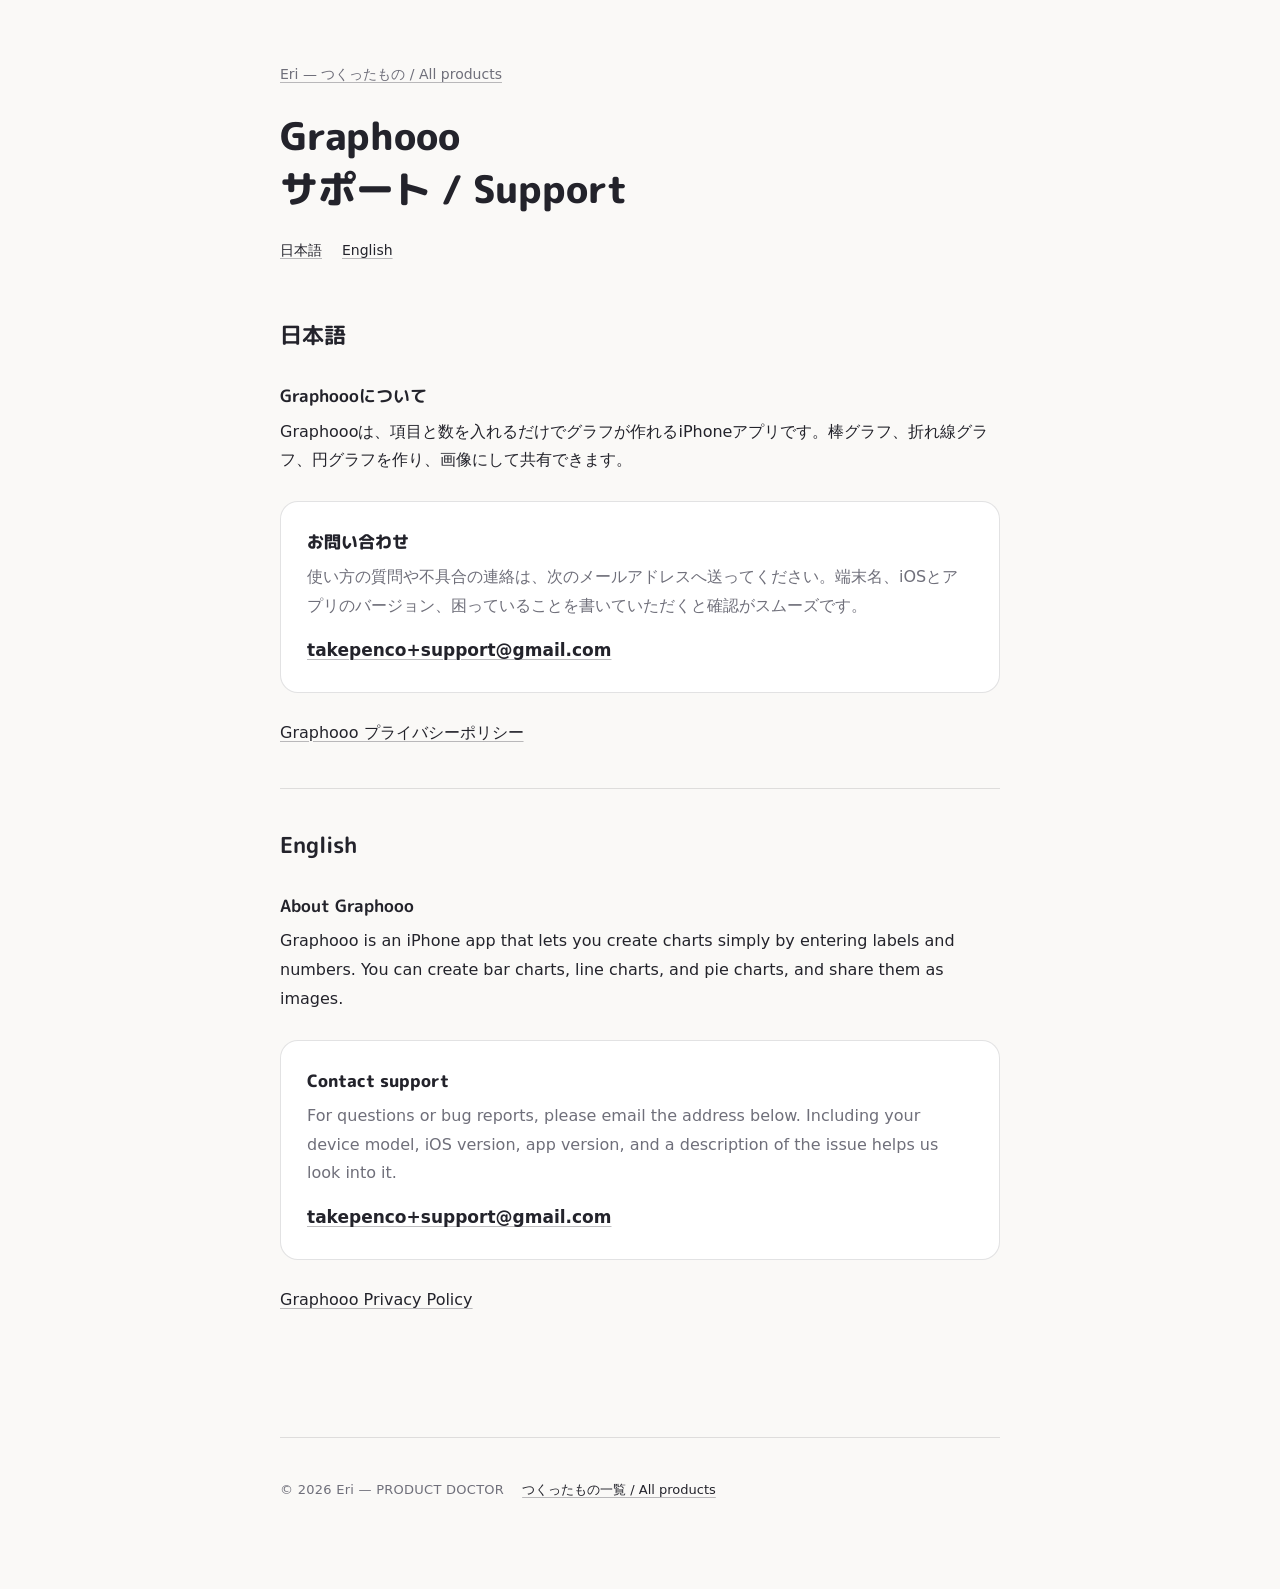
==== graphooo/index.html @ c6c9065b "Add bilingual Graphooo support and privacy pages" ====
<!doctype html>
<html lang="ja">
<head>
  <meta charset="utf-8">
  <meta name="viewport" content="width=device-width, initial-scale=1">
  <meta name="theme-color" content="#faf9f7">
  <title>Graphooo サポート / Support — Eri</title>
  <meta name="description" content="iPhoneアプリGraphoooの紹介とお問い合わせ先。Support and contact information for Graphooo for iPhone.">
  <link rel="canonical" href="https://eriaidesign.github.io/graphooo/">
  <link rel="preconnect" href="https://fonts.googleapis.com">
  <link rel="preconnect" href="https://fonts.gstatic.com" crossorigin>
  <link href="https://fonts.googleapis.com/css2?family=M+PLUS+Rounded+1c:wght@700;800&amp;display=swap" rel="stylesheet">
  <link rel="stylesheet" href="../styles.css?v=20261016-1">
</head>
<body class="subpage">
  <a class="skip-link" href="#main">本文へ移動 / Skip to content</a>

  <header class="wrap page-header">
    <a class="back-link" href="../">Eri — つくったもの / All products</a>
    <h1>Graphooo<br>サポート / <span lang="en">Support</span></h1>
    <nav class="language-nav" aria-label="言語 / Language">
      <a href="#ja" lang="ja">日本語</a>
      <a href="#en" lang="en">English</a>
    </nav>
  </header>

  <main class="wrap legal bilingual-content" id="main">
    <section class="language-section" id="ja" lang="ja" aria-labelledby="ja-title">
      <h2 class="language-title" id="ja-title">日本語</h2>
      <h3>Graphoooについて</h3>
      <p>Graphoooは、項目と数を入れるだけでグラフが作れるiPhoneアプリです。棒グラフ、折れ線グラフ、円グラフを作り、画像にして共有できます。</p>

      <div class="contact">
        <h3>お問い合わせ</h3>
        <p>使い方の質問や不具合の連絡は、次のメールアドレスへ送ってください。端末名、iOSとアプリのバージョン、困っていることを書いていただくと確認がスムーズです。</p>
        <a class="mail" href="mailto:takepenco+support@gmail.com?subject=Graphooo%20%E3%82%B5%E3%83%9D%E3%83%BC%E3%83%88">takepenco+support@gmail.com</a>
      </div>

      <p><a href="privacy/#ja">Graphooo プライバシーポリシー</a></p>
    </section>

    <section class="language-section" id="en" lang="en" aria-labelledby="en-title">
      <h2 class="language-title" id="en-title">English</h2>
      <h3>About Graphooo</h3>
      <p>Graphooo is an iPhone app that lets you create charts simply by entering labels and numbers. You can create bar charts, line charts, and pie charts, and share them as images.</p>

      <div class="contact">
        <h3>Contact support</h3>
        <p>For questions or bug reports, please email the address below. Including your device model, iOS version, app version, and a description of the issue helps us look into it.</p>
        <a class="mail" href="mailto:takepenco+support@gmail.com?subject=Graphooo%20Support">takepenco+support@gmail.com</a>
      </div>

      <p><a href="privacy/#en">Graphooo Privacy Policy</a></p>
    </section>
  </main>

  <footer class="wrap">
    <p class="sig">© 2026 Eri <span aria-hidden="true">—</span> PRODUCT DOCTOR</p>
    <p><a href="../">つくったもの一覧 / All products</a></p>
  </footer>
</body>
</html>
---- styles.css ----
:root {
  --paper: #faf9f7;
  --card: #ffffff;
  --ink: #23232b;
  --dim: #6f6f7a;
  --line: rgba(35, 35, 43, 0.13);
  --line-strong: rgba(35, 35, 43, 0.3);
  --strike: rgba(35, 35, 43, 0.42);
  --max-width: 720px;
  --display: "M PLUS Rounded 1c", ui-rounded, system-ui, sans-serif;
  --body: system-ui, -apple-system, "Hiragino Sans", "Noto Sans JP", "Yu Gothic", sans-serif;
}

*,
*::before,
*::after {
  box-sizing: border-box;
}

* {
  margin: 0;
  padding: 0;
}

html {
  scroll-behavior: smooth;
}

body {
  background: var(--paper);
  color: var(--ink);
  font-family: var(--body);
  line-height: 1.8;
  -webkit-font-smoothing: antialiased;
}

.wrap {
  width: min(100% - 44px, var(--max-width));
  margin-inline: auto;
}

a {
  color: var(--ink);
  text-decoration: underline;
  text-decoration-color: var(--line-strong);
  text-decoration-thickness: 1px;
  text-underline-offset: 3px;
}

a:hover {
  text-decoration-color: var(--ink);
}

:focus-visible {
  border-radius: 4px;
  outline: 2px solid var(--ink);
  outline-offset: 3px;
}

.skip-link {
  position: fixed;
  z-index: 10;
  top: 12px;
  left: 12px;
  padding: 7px 12px;
  border-radius: 8px;
  background: var(--ink);
  color: var(--paper);
  font-size: 13px;
  transform: translateY(-180%);
}

.skip-link:focus {
  transform: translateY(0);
}

.hero {
  padding-block: 84px 34px;
}

h1,
h2,
.name,
.contact h3 {
  font-family: var(--display);
}

h1 {
  margin-bottom: 16px;
  font-size: clamp(29px, 5.6vw, 42px);
  font-weight: 800;
  letter-spacing: -0.005em;
  line-height: 1.4;
}

h1 .u {
  position: relative;
  display: inline-block;
  white-space: nowrap;
}

h1 .u::after {
  position: absolute;
  top: 57%;
  left: -0.04em;
  width: calc(100% + 0.08em);
  height: 4px;
  border-radius: 3px;
  background: var(--strike);
  content: "";
  transform: scaleX(0);
  transform-origin: left center;
  transition: transform 0.62s cubic-bezier(0.2, 0.9, 0.3, 1) 0.5s;
}

body.ready h1 .u::after {
  transform: scaleX(1);
}

.lede {
  max-width: 33em;
  color: var(--dim);
  font-size: 15px;
}

section {
  padding-block: 34px;
}

h2 {
  display: flex;
  align-items: center;
  gap: 12px;
  margin-bottom: 10px;
  color: var(--dim);
  font-size: 12px;
  font-weight: 700;
  letter-spacing: 0.16em;
}

h2::after {
  flex: 1;
  height: 1px;
  background: var(--line);
  content: "";
}

.product {
  display: grid;
  grid-template-columns: 52px 1fr;
  column-gap: 16px;
  padding-block: 26px;
  border-top: 1px solid var(--line);
}

.product-section .product:last-child {
  border-bottom: 1px solid var(--line);
}

.icon {
  position: relative;
  display: flex;
  align-items: center;
  justify-content: center;
  width: 52px;
  height: 52px;
  margin-top: 22px;
  overflow: hidden;
  border: 1px solid var(--line);
  border-radius: 14px;
  background: var(--card);
  color: var(--line-strong);
  font-family: var(--display);
  font-size: 19px;
  font-weight: 800;
}

.icon img {
  position: absolute;
  inset: 0;
  width: 100%;
  height: 100%;
  object-fit: cover;
}

.symptom {
  position: relative;
  display: inline-block;
  margin-bottom: 8px;
  color: var(--dim);
  font-size: 14px;
}

.symptom::after {
  position: absolute;
  top: 53%;
  left: 0;
  width: 100%;
  height: 2px;
  border-radius: 2px;
  background: var(--strike);
  content: "";
  transform: scaleX(0);
  transform-origin: left center;
  transition: transform 0.5s cubic-bezier(0.2, 0.9, 0.3, 1);
}

.product.seen .symptom::after {
  transform: scaleX(1);
}

.upcoming .product.seen .symptom::after {
  transform: scaleX(0.4);
}

.upcoming .symptom::after {
  opacity: 0.55;
}

.upcoming .product.full-strike.seen .symptom::after {
  transform: scaleX(1);
}

.upcoming .product.full-strike .symptom::after {
  opacity: 1;
}

.name {
  display: flex;
  flex-wrap: wrap;
  align-items: center;
  gap: 10px;
  margin-bottom: 4px;
  font-size: 24px;
  font-weight: 800;
  letter-spacing: -0.005em;
  line-height: 1.4;
}

.tag {
  padding: 2px 9px;
  border: 1px solid var(--line);
  border-radius: 999px;
  color: var(--dim);
  font-family: var(--body);
  font-size: 11px;
  font-weight: 600;
  letter-spacing: 0.06em;
  line-height: 1.6;
}

.desc {
  max-width: 36em;
  margin-bottom: 14px;
  color: var(--ink);
  font-size: 14.5px;
}

.links,
.side {
  display: flex;
  flex-wrap: wrap;
  align-items: center;
  gap: 8px;
}

.side {
  gap: 9px;
  padding-top: 8px;
}

.btn {
  display: inline-block;
  padding: 8px 15px;
  border: 1px solid var(--line-strong);
  border-radius: 11px;
  background: transparent;
  color: var(--ink);
  font-size: 13.5px;
  font-weight: 600;
  line-height: 1.6;
  text-decoration: none;
}

a.btn:hover {
  background: rgba(35, 35, 43, 0.05);
  text-decoration: none;
}

.btn.primary {
  border-color: var(--ink);
  background: var(--ink);
  color: var(--paper);
}

a.btn.primary:hover {
  background: #000000;
}

.btn.quiet {
  padding-inline: 6px;
  border-color: transparent;
  color: var(--dim);
}

a.btn.quiet:hover {
  background: transparent;
  color: var(--ink);
  text-decoration: underline;
}

.todo-link {
  cursor: default;
  opacity: 0.52;
  user-select: none;
}

.side .btn {
  border-radius: 999px;
}

.contact {
  margin-top: 8px;
  padding: 26px;
  border: 1px solid var(--line);
  border-radius: 18px;
  background: var(--card);
}

.contact h3 {
  margin-bottom: 6px;
  font-size: 17px;
  font-weight: 800;
}

.contact p {
  margin-bottom: 14px;
  color: var(--dim);
  font-size: 14.5px;
}

.mail {
  font-size: 17px;
  font-weight: 700;
  overflow-wrap: anywhere;
}

footer {
  display: flex;
  flex-wrap: wrap;
  align-items: baseline;
  gap: 6px 18px;
  margin-top: 34px;
  padding-block: 40px 88px;
  border-top: 1px solid var(--line);
  color: var(--dim);
  font-size: 13px;
}

footer .sig {
  letter-spacing: 0.02em;
}

/* ---------- privacy / support pages ---------- */
.subpage .page-header {
  padding-block: 60px 28px;
}

.subpage .back-link {
  display: inline-block;
  margin-bottom: 22px;
  color: var(--dim);
  font-size: 14px;
}

.subpage .page-header h1 {
  margin-bottom: 10px;
  font-size: clamp(28px, 5vw, 38px);
}

.subpage .page-intro {
  max-width: 42em;
  color: var(--dim);
  font-size: 16px;
}

.legal {
  padding-block: 12px 48px;
}

.legal h2 {
  display: block;
  margin: 34px 0 8px;
  color: var(--ink);
  font-size: 17px;
  letter-spacing: 0;
}

.legal h2::after {
  display: none;
}

.legal p,
.legal li {
  font-size: 16px;
}

.legal ul {
  padding-left: 1.4em;
}

.legal li + li {
  margin-top: 6px;
}

.legal .meta {
  color: var(--dim);
  font-size: 14px;
}

.support-details {
  display: grid;
  gap: 16px;
  padding-block: 12px 48px;
}

.support-details .contact {
  margin-top: 0;
}

.support-details h2 {
  margin-bottom: 12px;
}

.support-details ul {
  padding-left: 1.4em;
  font-size: 16px;
}

.support-details li + li {
  margin-top: 5px;
}

.support-note {
  color: var(--dim);
  font-size: 14px;
}

.language-nav {
  display: flex;
  flex-wrap: wrap;
  gap: 8px 20px;
  margin-top: 22px;
  font-size: 14px;
}

.bilingual-content > .language-section {
  padding-block: 12px 40px;
  scroll-margin-top: 24px;
}

.bilingual-content > .language-section + .language-section {
  padding-top: 36px;
  border-top: 1px solid var(--line);
}

.bilingual-content .language-title {
  margin-top: 0;
  font-size: 22px;
}

.language-section h3 {
  margin: 28px 0 8px;
  font-family: var(--display);
  font-size: 17px;
  line-height: 1.6;
}

.language-section p + p {
  margin-top: 14px;
}

.language-section .contact {
  margin-block: 26px;
}

.language-section .contact h3 {
  margin-top: 0;
}

.language-section .contact p:last-child {
  margin-bottom: 0;
}

@media (max-width: 520px) {
  .wrap {
    width: min(100% - 36px, var(--max-width));
  }

  .hero {
    padding-top: 64px;
  }

  h1 .u {
    white-space: normal;
  }

  .product {
    grid-template-columns: 40px 1fr;
    column-gap: 13px;
  }

  .icon {
    width: 40px;
    height: 40px;
    margin-top: 20px;
    border-radius: 11px;
    font-size: 15px;
  }

  .contact {
    padding: 22px;
  }

  .subpage .page-header {
    padding-top: 42px;
  }
}

@media (prefers-reduced-motion: reduce) {
  html {
    scroll-behavior: auto;
  }

  .symptom::after,
  h1 .u::after {
    transition: none;
  }
}
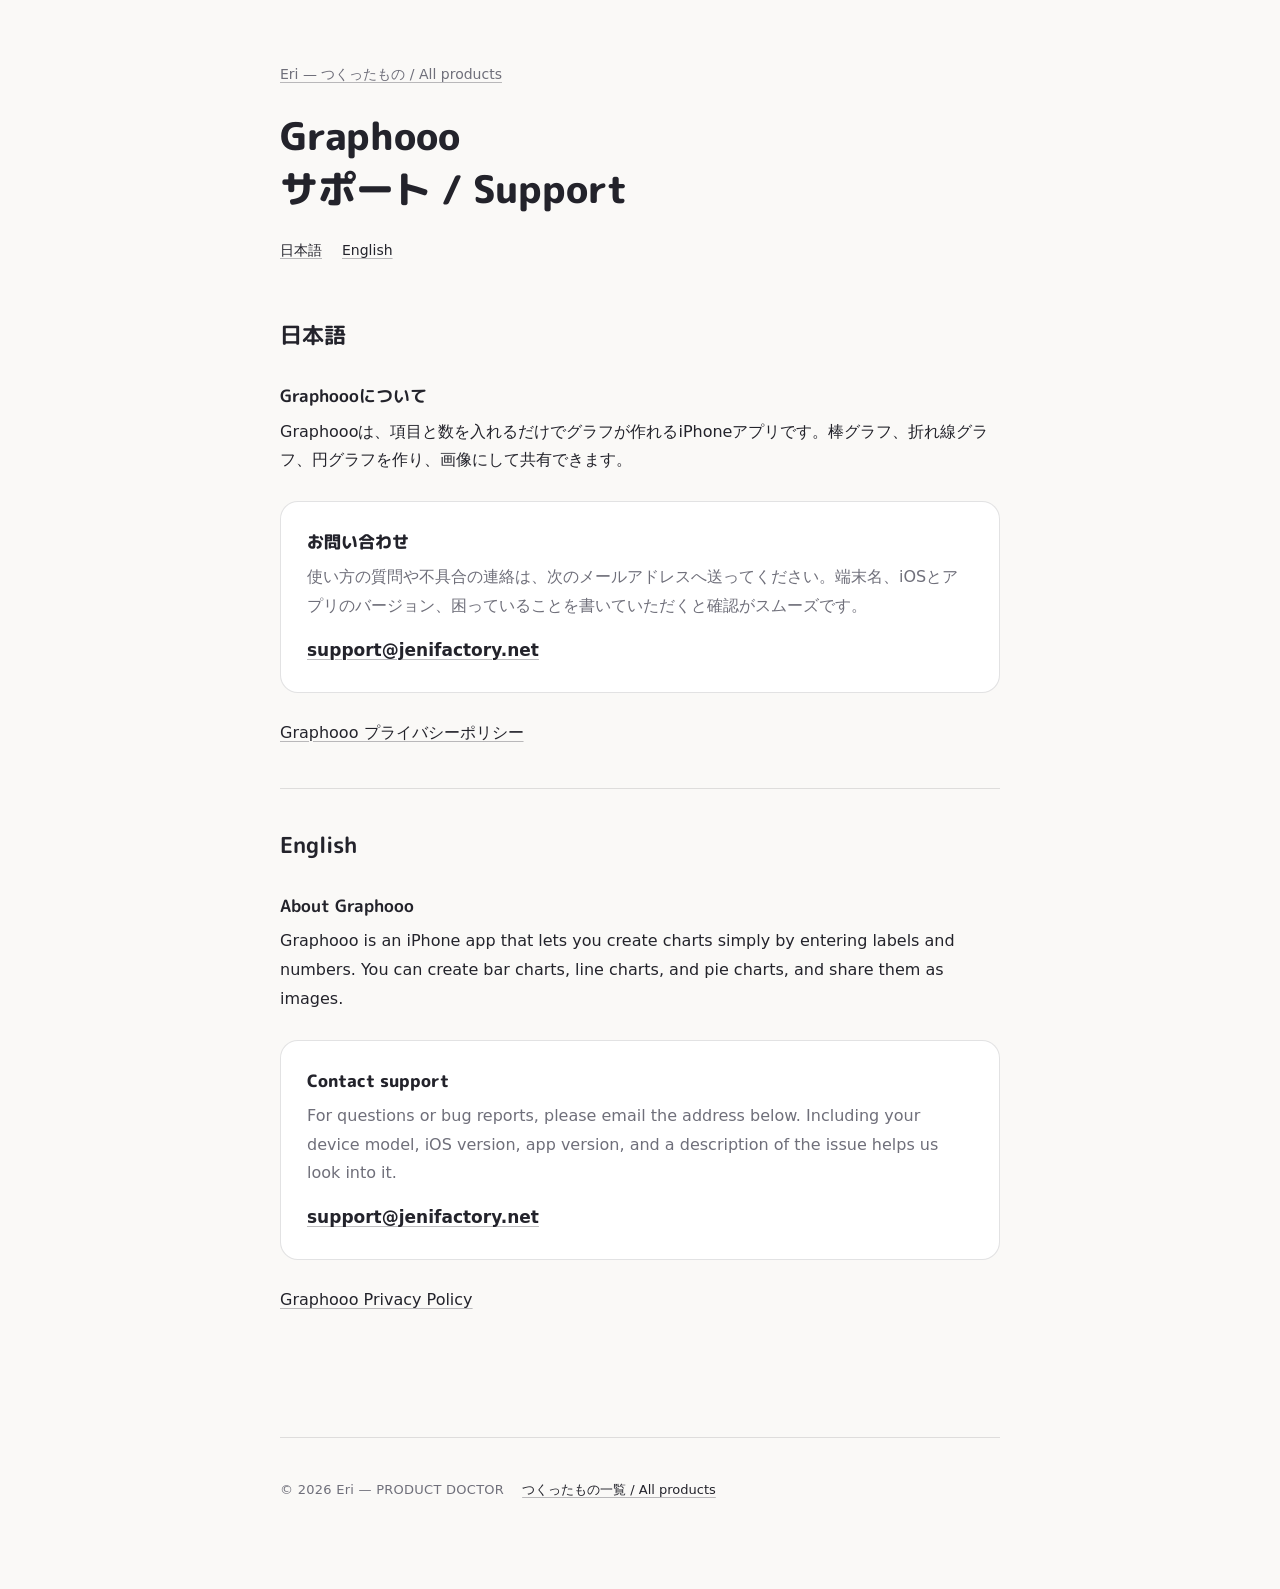
==== commit ce2213e0: "Update all support contacts to jenifactory address" ====
--- a/graphooo/index.html
+++ b/graphooo/index.html
@@ -33,7 +33,7 @@
       <div class="contact">
         <h3>お問い合わせ</h3>
         <p>使い方の質問や不具合の連絡は、次のメールアドレスへ送ってください。端末名、iOSとアプリのバージョン、困っていることを書いていただくと確認がスムーズです。</p>
-        <a class="mail" href="mailto:takepenco+support@gmail.com?subject=Graphooo%20%E3%82%B5%E3%83%9D%E3%83%BC%E3%83%88">takepenco+support@gmail.com</a>
+        <a class="mail" href="mailto:support@jenifactory.net?subject=Graphooo%20%E3%82%B5%E3%83%9D%E3%83%BC%E3%83%88">support@jenifactory.net</a>
       </div>
 
       <p><a href="privacy/#ja">Graphooo プライバシーポリシー</a></p>
@@ -47,7 +47,7 @@
       <div class="contact">
         <h3>Contact support</h3>
         <p>For questions or bug reports, please email the address below. Including your device model, iOS version, app version, and a description of the issue helps us look into it.</p>
-        <a class="mail" href="mailto:takepenco+support@gmail.com?subject=Graphooo%20Support">takepenco+support@gmail.com</a>
+        <a class="mail" href="mailto:support@jenifactory.net?subject=Graphooo%20Support">support@jenifactory.net</a>
       </div>
 
       <p><a href="privacy/#en">Graphooo Privacy Policy</a></p>
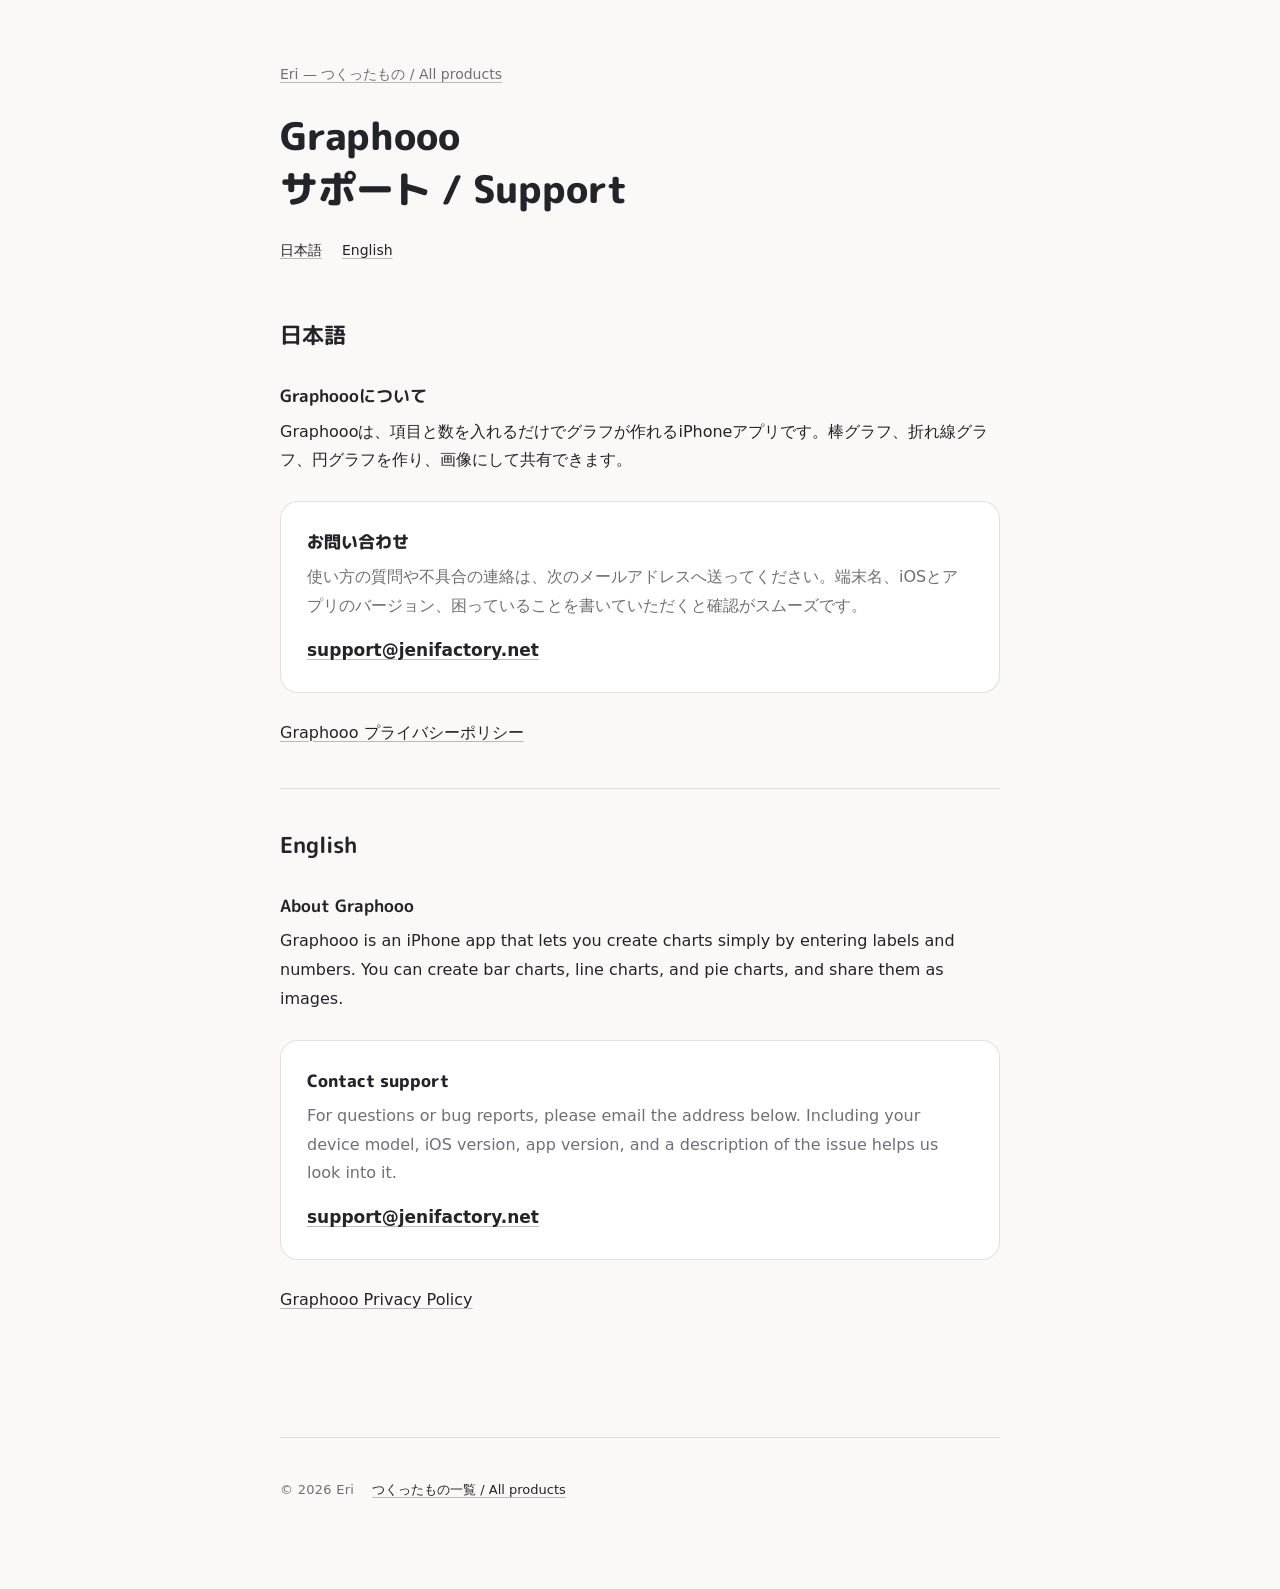
==== commit 0d0a7f1e: "Simplify footers and update work contact" ====
--- a/graphooo/index.html
+++ b/graphooo/index.html
@@ -55,7 +55,7 @@
   </main>
 
   <footer class="wrap">
-    <p class="sig">© 2026 Eri <span aria-hidden="true">—</span> PRODUCT DOCTOR</p>
+    <p class="sig">© 2026 Eri</p>
     <p><a href="../">つくったもの一覧 / All products</a></p>
   </footer>
 </body>
